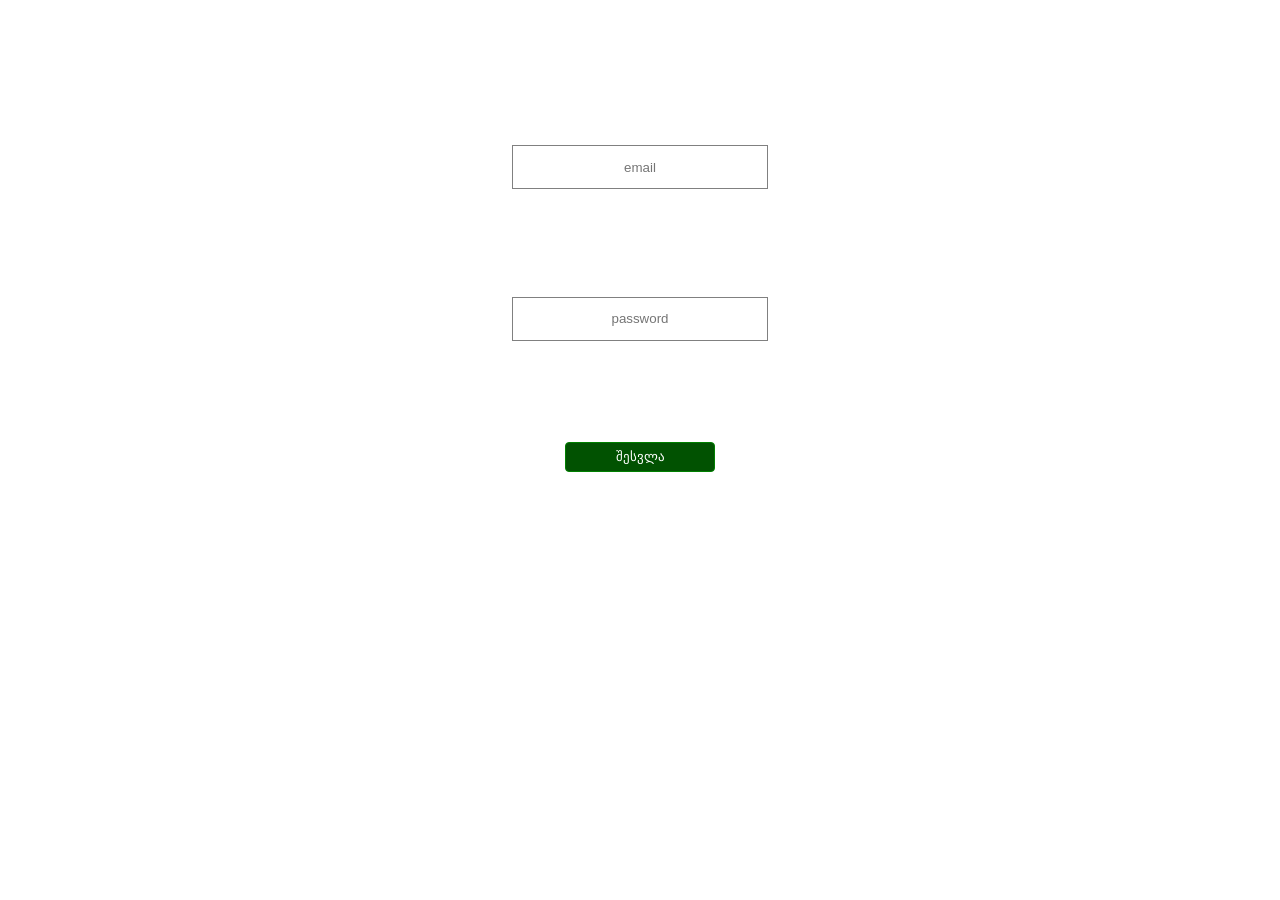
==== auth.html @ 78840ed4 "restoran" ====
<!DOCTYPE html>
<html lang="en">
    <head>
        <meta charset="UTF-8">
        <meta name="viewport" content="width=device-width, initial-scale=1.0">
        <title>Document</title>
        <link rel="stylesheet" href="./auth.css">
    </head>
    <body>
        <form id="loginForm">
            <h2>ავტორიზაცია</h2>
            <label for="email">ელ-ფოსტა</label>
            <input type="email" id="email" name="email" required placeholder="email">
            <label for="password">პაროლი</label>
            <input type="password" id="password" name="password" required minlength="6" placeholder="password">
            <button type="submit" id="submit">შესვლა</button>
            <div id="loginError" style="color:red; display:none;"></div>
            <div id="loginSuccess" style="color:green; display:none;"></div>
        </form>
        <script src="./auth.js"></script>
    </body>
</html>
---- auth.css ----
body{
    display: flex;
    flex-direction: column;
    color: white;
}

h2{
    color: rgb(255, 255, 255);
}

#loginForm{
    display: flex;
    flex-direction: column;
    align-items: center;
    gap:5%;
    height: 80vh;



}

#email{
    border: 1px solid gray;
    height: 40px;
    text-align: center;
    width: 250px;
    margin-top: 4%;
    color: grey;
    margin-bottom: 3%;
}

#password{
    border: 1px solid gray;
    height: 40px;
    text-align: center;
    width: 250px;
    margin-top: 4%;
    color: grey;
}

#submit{
    border: 1px solid green;
    margin-top: 8%;
    width: 150px;
    height: 30px;
    color: rgb(255, 255, 255);
    background-color: rgb(1, 82, 1);
    border-radius: 4px;
}
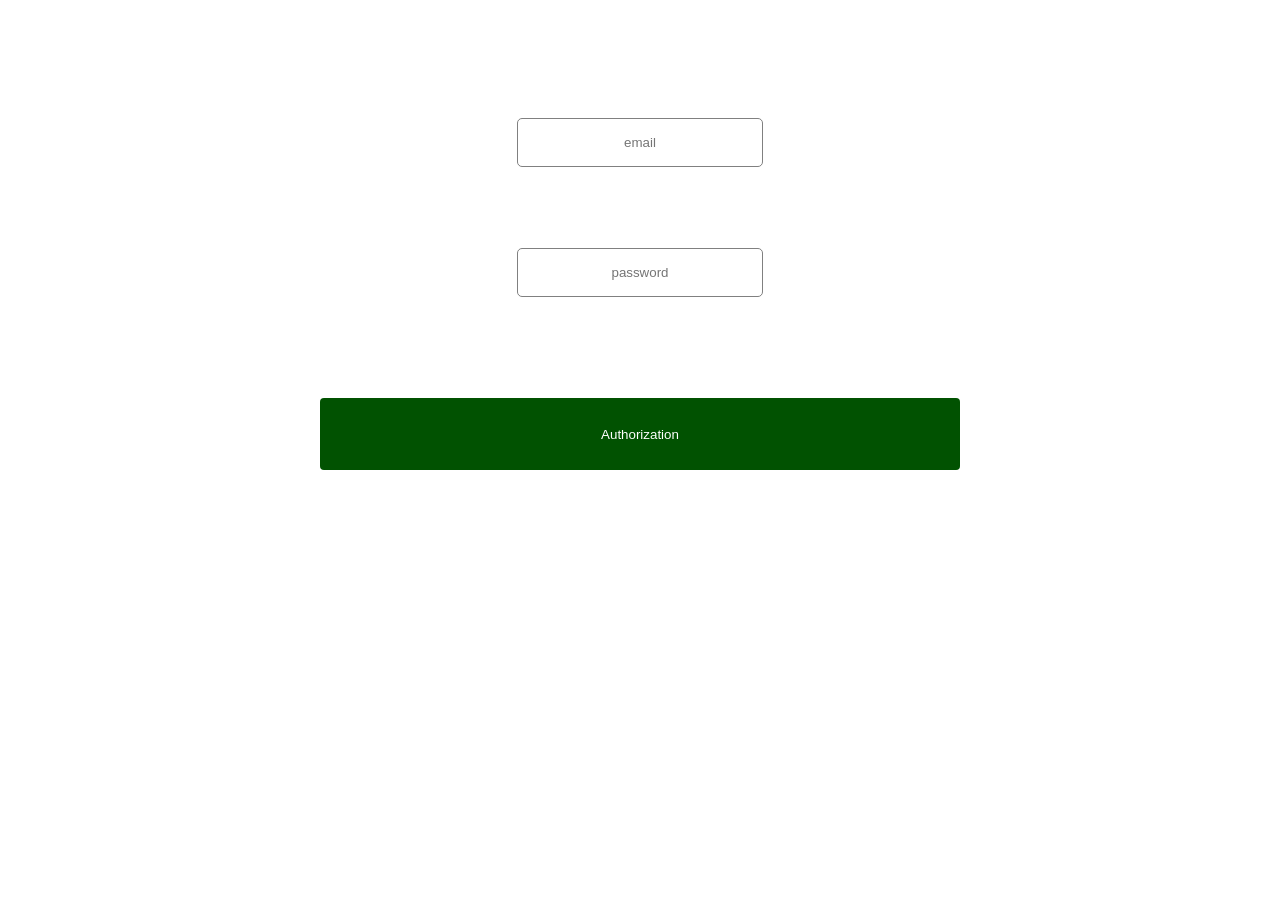
==== commit 03a8f477: "update project" ====
--- a/auth.html
+++ b/auth.html
@@ -8,12 +8,12 @@
     </head>
     <body>
         <form id="loginForm">
-            <h2>ავტორიზაცია</h2>
-            <label for="email">ელ-ფოსტა</label>
+            <h2>Authorization</h2>
+            <label for="email">email *</label>
             <input type="email" id="email" name="email" required placeholder="email">
-            <label for="password">პაროლი</label>
+            <label for="password">password *</label>
             <input type="password" id="password" name="password" required minlength="6" placeholder="password">
-            <button type="submit" id="submit">შესვლა</button>
+            <button type="submit" id="submit">Authorization</button>
             <div id="loginError" style="color:red; display:none;"></div>
             <div id="loginSuccess" style="color:green; display:none;"></div>
         </form>
--- a/auth.css
+++ b/auth.css
@@ -21,29 +21,69 @@
 
 #email{
     border: 1px solid gray;
-    height: 40px;
+     height: 45px;
+    width: 240px;
+
     text-align: center;
-    width: 250px;
-    margin-top: 4%;
+    margin-top: 2%;
     color: grey;
     margin-bottom: 3%;
+    border-radius: 5px;
 }
 
 #password{
     border: 1px solid gray;
-    height: 40px;
+    
     text-align: center;
-    width: 250px;
-    margin-top: 4%;
+    height: 45px;
+    width: 240px;
+    margin-top: 2%;
     color: grey;
+    border-radius: 5px;
 }
 
 #submit{
-    border: 1px solid green;
+    border: none;
     margin-top: 8%;
-    width: 150px;
-    height: 30px;
+    width: 50vw;
+    height: 8vh;
     color: rgb(255, 255, 255);
     background-color: rgb(1, 82, 1);
     border-radius: 4px;
+}   
+
+
+
+
+
+
+@media screen and (max-width: 500px){
+
+
+#email{
+     width: 80%;
+    min-height: 45px;
+
+}
+
+#password{
+    width: 80%;
+    min-height: 45px;
+}
+
+
+
+#submit{
+    width: 60%; 
+    min-height: 45px;
+
+
+}   
+
+
+
+
+
+
+
 }
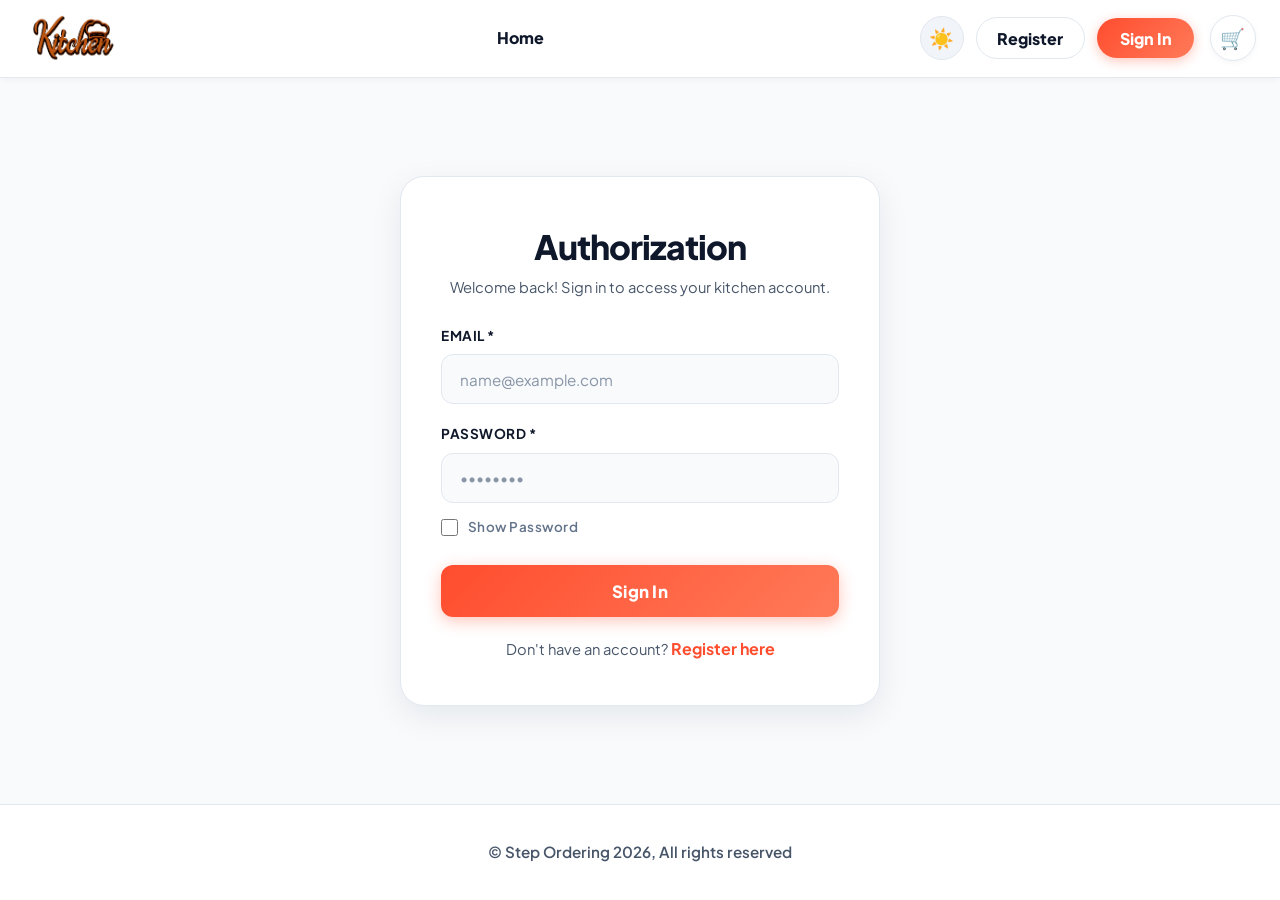
==== commit 7a47a312: "Update project" ====
--- a/auth.html
+++ b/auth.html
@@ -1,22 +1,109 @@
-<!DOCTYPE html>
-<html lang="en">
-    <head>
-        <meta charset="UTF-8">
-        <meta name="viewport" content="width=device-width, initial-scale=1.0">
-        <title>Document</title>
-        <link rel="stylesheet" href="./auth.css">
-    </head>
-    <body>
-        <form id="loginForm">
-            <h2>Authorization</h2>
-            <label for="email">email *</label>
-            <input type="email" id="email" name="email" required placeholder="email">
-            <label for="password">password *</label>
-            <input type="password" id="password" name="password" required minlength="6" placeholder="password">
-            <button type="submit" id="submit">Authorization</button>
-            <div id="loginError" style="color:red; display:none;"></div>
-            <div id="loginSuccess" style="color:green; display:none;"></div>
-        </form>
-        <script src="./auth.js"></script>
-    </body>
-</html> +<!DOCTYPE html> 
+<html lang="ka"> 
+<head> 
+    <meta charset="UTF-8"> 
+    <meta name="viewport" content="width=device-width, initial-scale=1.0"> 
+    <title>Authorization – Kitchen</title> 
+    <link rel="preconnect" href="https://fonts.googleapis.com">
+    <link rel="preconnect" href="https://fonts.gstatic.com" crossorigin>
+    <link href="https://fonts.googleapis.com/css2?family=Plus+Jakarta+Sans:wght@400;500;600;700;800&display=swap" rel="stylesheet">
+    <link rel="stylesheet" href="./auth.css"> 
+</head> 
+<body> 
+    <header class="content">
+        <div class="kitoll">
+            <a href="index.html" class="brand-logo">
+                <img src="./photo/oooo1.png" class="kit" alt="Restaurant Logo">
+                 <div class="brand">
+                    <a href="./index.html" class="brand-text">Home</a>
+                </div>
+            </a>
+            <div class="conteriner">    
+                <nav id="mainNav">
+                    <div class="allregistracion">
+                        <button id="themeToggle" title="Change Theme" aria-label="Toggle Theme">  ☀️ 🌑 </button>
+                        <button id="registerBtn" class="btn-secondary"><a href="register.html">Register</a></button>
+                        <button id="authBtn" class="btn-primary"><a href="auth.html" style="color:white;">Sign In</a></button>
+                        <button id="closeBurger" class="closeBurger" aria-label="Close menu">❌</button>
+                    </div>
+                </nav>
+                <button id="burger" class="burger" aria-label="Open menu">☰</button>
+                <div class="cart" onclick="openCart()" id="cartCount" title="View Cart">🛒</div>
+                <div id="popupModal" class="modal">
+                    <div class="modal-content">
+                        <button class="cancel" onclick="document.getElementById('popupModal').style.display='none'">❌</button>
+                        <div id="popupContent"></div>
+                    </div>
+                </div> 
+                <div id="cartModal" class="cart-modal">
+                    <div class="cart-drawer">
+                        <div class="cart-top">
+                            <div class="imgcart">
+                                <img src="./photo/kkkkkkk.png" class="cartimg" alt="Kitchen Icon">
+                                <p class="cart1">Cart</p>
+                            </div>
+                            <span onclick="closeCart()" class="close" title="Close Cart">×</span>
+                        </div>
+                        <div id="cartItems"></div>
+                        <div class="title">
+                            <h3 id="cartTotal">Total: 0$</h3>
+                            <div style="display: flex; gap: 0.75rem; width: 100%;">
+                                <button onclick="clearCart()" class="delete-all" style="flex: 1;">Delete All</button>
+                                <button onclick="openCheckout()" class="checkout" style="flex: 1.5;">Check Out</button>
+                            </div>
+                        </div>
+                    </div>
+                </div>
+                <div id="checkoutModal" class="modal">
+                    <div class="modal-content1">
+                        <button onclick="closeCheckout()" class="cancel" title="Close Checkout">❌</button>
+                        <h2>Payment</h2>
+                        <p id="checkoutTotal"></p>
+                        <input placeholder="Card Number (demo)" class="number">
+                        <div class="cvc1">
+                            <input placeholder="MM/YY" class="cvc">
+                            <input placeholder="CVC" class="cvc">
+                        </div>
+                        <button onclick="confirmPayment()" class="pay">Pay</button>
+                        <p id="paymentStatus"></p>
+                    </div>
+                </div>
+            </div>
+        </div>
+    </header>
+    <main class="auth-main">
+        <form id="loginForm" novalidate> 
+            <div class="form-header">
+                <h2>Authorization</h2> 
+                <p class="form-subtitle">Welcome back! Sign in to access your kitchen account.</p>
+            </div>
+            <div class="field">
+                <label for="email">Email *</label> 
+                <input type="email" id="email" name="email" required placeholder="name@example.com"> 
+            </div>
+            <div class="field">
+                <div class="boxpas">
+                    <label for="password">Password *</label> 
+                    <input type="password" id="password" name="password" required minlength="6" placeholder="••••••••"> 
+                </div>
+                <div class="showPassword">
+                    <input type="checkbox" id="showPassword">
+                    <label for="showPassword">Show Password</label>
+                </div>
+            </div>
+            <button type="submit" id="submit" class="primary">Sign In</button> 
+            <p class="switch-auth">
+                Don't have an account? <a href="register.html">Register here</a>
+            </p>
+            <div id="loginError"></div> 
+            <div id="loginSuccess"></div> 
+        </form> 
+    </main>
+    <footer>
+        <div class="step">
+            <p class="step1">© Step Ordering 2026, All rights reserved</p>
+        </div>
+    </footer>
+    <script src="./auth.js"></script> 
+</body> 
+</html>
--- a/auth.css
+++ b/auth.css
@@ -1,89 +1,707 @@
-body{
+/* ==========================================================================
+   Kitchen Restaurant - Authorization Page Design System
+   Matches index.html Header, Footer, Day & Night Theme + Top UI/UX Standards
+   ========================================================================== */
+
+@import url('https://fonts.googleapis.com/css2?family=Plus+Jakarta+Sans:wght@400;500;600;700;800&display=swap');
+
+:root {
+    /* Day Mode (Light Theme) - Default */
+    --bg-main: #f8fafc;
+    --bg-surface: #ffffff;
+    --bg-subtle: #f1f5f9;
+    --bg-card: #ffffff;
+    --bg-input: #f8fafc;
+
+    /* Primary Coral/Orange Accent */
+    --primary: #ff4d2e;
+    --primary-hover: #e83a1c;
+    --primary-light: #fff1ee;
+    --primary-glow: rgba(255, 77, 46, 0.32);
+
+    /* Text Tokens - High Contrast & Legibility */
+    --text-heading: #0f172a;
+    --text-body: #1e293b;
+    --text-secondary: #475569;
+    --text-muted: #64748b;
+
+    /* Borders & Shadows */
+    --border-color: #e2e8f0;
+    --border-hover: #cbd5e1;
+
+    --shadow-sm: 0 2px 6px rgba(15, 23, 42, 0.04);
+    --shadow-card: 0 10px 32px rgba(15, 23, 42, 0.08);
+    --shadow-drawer: -10px 0 35px rgba(15, 23, 42, 0.18);
+
+    /* Feedback Colors */
+    --danger-bg: #fef2f2;
+    --danger-border: #fecaca;
+    --danger-text: #dc2626;
+
+    --success-bg: #f0fdf4;
+    --success-border: #bbf7d0;
+    --success-text: #16a34a;
+
+    /* Radii */
+    --radius-sm: 8px;
+    --radius-md: 12px;
+    --radius-lg: 24px;
+    --radius-full: 9999px;
+
+    --transition: all 0.25s cubic-bezier(0.4, 0, 0.2, 1);
+}
+
+/* Night Mode (Dark Theme) */
+body.dark,
+body.dark-theme,
+[data-theme="dark"] {
+    --bg-main: #0b1120;
+    --bg-surface: #121b2d;
+    --bg-subtle: #1a263d;
+    --bg-card: #152239;
+    --bg-input: #1a2744;
+
+    --text-heading: #f8fafc;
+    --text-body: #e2e8f0;
+    --text-secondary: #94a3b8;
+    --text-muted: #64748b;
+
+    --border-color: #23324d;
+    --border-hover: #33466a;
+
+    --shadow-sm: 0 2px 6px rgba(0, 0, 0, 0.35);
+    --shadow-card: 0 10px 32px rgba(0, 0, 0, 0.55);
+    --shadow-drawer: -10px 0 40px rgba(0, 0, 0, 0.85);
+
+    --danger-bg: rgba(220, 38, 38, 0.15);
+    --danger-border: rgba(220, 38, 38, 0.35);
+    --danger-text: #ef4444;
+
+    --success-bg: rgba(22, 163, 74, 0.15);
+    --success-border: rgba(22, 163, 74, 0.35);
+    --success-text: #22c55e;
+}
+
+/* Base Reset */
+* {
+    margin: 0;
+    padding: 0;
+    box-sizing: border-box;
+    font-family: 'Plus Jakarta Sans', -apple-system, BlinkMacSystemFont, 'Segoe UI', Roboto, sans-serif;
+    -webkit-font-smoothing: antialiased;
+    -moz-osx-font-smoothing: grayscale;
+}
+
+body {
+    background-color: var(--bg-main);
+    color: var(--text-body);
+    line-height: 1.5;
+    min-height: 100vh;
     display: flex;
     flex-direction: column;
+    overflow-x: hidden;
+    transition: background-color 0.3s ease, color 0.3s ease;
+}
+
+h1, h2, h3, h4 {
+    color: var(--text-heading);
+    font-weight: 800;
+    letter-spacing: -0.02em;
+    transition: color 0.3s ease;
+}
+
+a {
+    text-decoration: none;
+    color: inherit;
+}
+
+button, input {
+    font-family: inherit;
+    outline: none;
+}
+
+button {
+    cursor: pointer;
+    border: none;
+    background: none;
+}
+
+/* ==========================================================================
+   Header & Navigation (Identical to index.html & register.html)
+   ========================================================================== */
+header.content {
+    position: sticky;
+    top: 0;
+    z-index: 1000;
+    background: var(--bg-surface);
+    border-bottom: 1.5px solid var(--border-color);
+    box-shadow: var(--shadow-sm);
+    transition: background-color 0.3s ease, border-color 0.3s ease;
+}
+
+.kitoll {
+    max-width: 1320px;
+    margin: 0 auto;
+    padding: 0.9rem 1.5rem;
+    display: flex;
+    align-items: center;
+    justify-content: space-between;
+    gap: 1.5rem;
+    width: 100%;
+}
+
+.kit {
+    height: 48px;
+    width: auto;
+    object-fit: contain;
+    transition: transform 0.25s ease;
+}
+
+.kit:hover {
+    transform: scale(1.05);
+}
+
+.brand-logo {
+    display: flex;
+    align-items: center;
+    gap: 0.75rem;
+}
+
+
+a{
     color: white;
-}
-
-h2{
-    color: rgb(255, 255, 255);
-}
-
-#loginForm{
-    display: flex;
+    font-size: 16px;
+    font-weight: 800;
+    color: var(--text-heading);
+    transition: color 0.3s ease;
+    text-decoration: none;
+    background-color: none;
+}
+
+a:hover{
+    color: black;
+}
+
+.conteriner {
+    display: flex;
+    align-items: center;
+    gap: 1rem;
+}
+
+.allregistracion {
+    display: flex;
+    align-items: center;
+    gap: 0.75rem;
+}
+
+/* Theme Toggle Button */
+#themeToggle {
+    width: 44px;
+    height: 44px;
+    border-radius: var(--radius-full);
+    background: var(--bg-subtle);
+    border: 1.5px solid var(--border-color);
+    color: var(--text-heading);
+    display: flex;
+    align-items: center;
+    justify-content: center;
+    font-size: 1.25rem;
+    transition: var(--transition);
+    cursor: pointer;
+}
+
+#themeToggle:hover {
+    border-color: var(--primary);
+    transform: rotate(15deg) scale(1.08);
+    box-shadow: 0 2px 10px var(--primary-glow);
+}
+
+/* Register & Auth Buttons */
+#registerBtn, .btn-secondary {
+    padding: 0.6rem 1.3rem;
+    border-radius: var(--radius-full);
+    background: var(--bg-surface);
+    border: 1.5px solid var(--border-color);
+    color: var(--text-heading);
+    font-weight: 700;
+    font-size: 0.92rem;
+    transition: var(--transition);
+}
+
+#registerBtn:hover, .btn-secondary:hover {
+    border-color: var(--primary);
+    color: var(--primary);
+    background: var(--primary-light);
+}
+
+#authBtn, .btn-primary {
+    padding: 0.6rem 1.4rem;
+    border-radius: var(--radius-full);
+    background: linear-gradient(135deg, var(--primary), #ff7a59);
+    color: #ffffff;
+    font-weight: 700;
+    font-size: 0.92rem;
+    box-shadow: 0 3px 12px var(--primary-glow);
+    transition: var(--transition);
+}
+
+#authBtn:hover, .btn-primary:hover {
+    transform: translateY(-2px);
+    box-shadow: 0 6px 18px var(--primary-glow);
+    filter: brightness(1.05);
+}
+
+/* Cart Button */
+.cart {
+    position: relative;
+    width: 46px;
+    height: 46px;
+    border-radius: var(--radius-full);
+    background: var(--bg-surface);
+    border: 1.5px solid var(--border-color);
+    color: var(--text-heading);
+    display: flex;
+    align-items: center;
+    justify-content: center;
+    cursor: pointer;
+    box-shadow: var(--shadow-sm);
+    transition: var(--transition);
+    font-size: 1.25rem;
+}
+
+.cart:hover {
+    transform: scale(1.08);
+    border-color: var(--primary);
+    box-shadow: 0 4px 15px var(--primary-glow);
+}
+
+#cartCount::after {
+    position: absolute;
+    top: -4px;
+    right: -4px;
+    background: var(--primary);
+    color: #ffffff;
+    font-size: 0.72rem;
+    font-weight: 800;
+    min-width: 20px;
+    height: 20px;
+    border-radius: var(--radius-full);
+    display: flex;
+    align-items: center;
+    justify-content: center;
+    padding: 0 5px;
+    box-shadow: 0 2px 6px rgba(255, 77, 46, 0.4);
+}
+
+/* Mobile Burger Menu */
+.burger {
+    display: none;
     flex-direction: column;
-    align-items: center;
-    gap:5%;
-    height: 80vh;
-
-
-
-}
-
-#email{
-    border: 1px solid gray;
-     height: 45px;
-    width: 240px;
-
+    justify-content: center;
+    gap: 4px;
+    width: 42px;
+    height: 42px;
+    border-radius: var(--radius-sm);
+    background: var(--bg-subtle);
+    border: 1px solid var(--border-color);
+    font-size: 1.2rem;
+    color: var(--text-heading);
+}
+
+.closeBurger {
+    display: none;
+    font-size: 1.2rem;
+    color: var(--text-muted);
+}
+
+/* ==========================================================================
+   Main Form Section (#loginForm) - Top-tier UI/UX
+   ========================================================================== */
+.auth-main {
+    flex: 1;
+    display: flex;
+    align-items: center;
+    justify-content: center;
+    padding: 3rem 1.5rem;
+}
+
+#loginForm {
+    width: 100%;
+    max-width: 480px;
+    background: var(--bg-card);
+    border: 1.5px solid var(--border-color);
+    border-radius: var(--radius-lg);
+    padding: 2.75rem 2.5rem;
+    box-shadow: var(--shadow-card);
+    display: flex;
+    flex-direction: column;
+    transition: background-color 0.3s ease, border-color 0.3s ease;
+}
+
+.form-header {
     text-align: center;
-    margin-top: 2%;
-    color: grey;
-    margin-bottom: 3%;
-    border-radius: 5px;
-}
-
-#password{
-    border: 1px solid gray;
-    
+    margin-bottom: 1.75rem;
+}
+
+#loginForm h2 {
+    font-size: 2.1rem;
+    font-weight: 800;
+    color: var(--text-heading);
+    letter-spacing: -0.03em;
+    margin-bottom: 0.35rem;
+}
+
+.form-subtitle {
+    font-size: 0.92rem;
+    color: var(--text-secondary);
+    line-height: 1.45;
+}
+
+/* Form Fields */
+.field {
+    display: flex;
+    flex-direction: column;
+    gap: 0.5rem;
+    margin-bottom: 1.25rem;
+    width: 100%;
+}
+
+.boxpas {
+    display: flex;
+    flex-direction: column;
+    gap: 0.5rem;
+    width: 100%;
+}
+
+/* Labels */
+label {
+    font-size: 0.85rem;
+    font-weight: 700;
+    color: var(--text-heading);
+    text-transform: uppercase;
+    letter-spacing: 0.5px;
+}
+
+/* Inputs */
+input[type="email"],
+input[type="password"] {
+    width: 100%;
+    height: 50px;
+    padding: 0.8rem 1.15rem;
+    border-radius: var(--radius-md);
+    background: var(--bg-input);
+    border: 1.5px solid var(--border-color);
+    color: var(--text-heading);
+    font-size: 0.95rem;
+    font-weight: 500;
+    transition: var(--transition);
+}
+
+input:focus {
+    background: var(--bg-surface);
+    border-color: var(--primary);
+    box-shadow: 0 0 0 4px var(--primary-glow);
+}
+
+input::placeholder {
+    color: var(--text-muted);
+    opacity: 0.75;
+    font-weight: 400;
+}
+
+/* Show Password Toggle */
+.showPassword {
+    display: flex;
+    align-items: center;
+    gap: 0.6rem;
+    margin-top: 0.4rem;
+    cursor: pointer;
+    user-select: none;
+}
+
+.showPassword input[type="checkbox"] {
+    width: 17px;
+    height: 17px;
+    accent-color: var(--primary);
+    cursor: pointer;
+}
+
+.showPassword label {
+    font-size: 0.84rem;
+    font-weight: 600;
+    color: var(--text-muted);
+    cursor: pointer;
+    text-transform: none;
+}
+
+/* Primary Submit Button (#submit) */
+#submit, .primary {
+    width: 100%;
+    height: 52px;
+    border-radius: var(--radius-md);
+    background: linear-gradient(135deg, var(--primary), #ff7a59);
+    color: #ffffff;
+    font-size: 1.05rem;
+    font-weight: 800;
+    letter-spacing: 0.3px;
+    border: none;
+    cursor: pointer;
+    box-shadow: 0 4px 16px var(--primary-glow);
+    transition: var(--transition);
+    margin-top: 0.5rem;
+    display: flex;
+    align-items: center;
+    justify-content: center;
+}
+
+#submit:hover, .primary:hover {
+    transform: translateY(-2px);
+    box-shadow: 0 8px 24px var(--primary-glow);
+    filter: brightness(1.06);
+}
+
+#submit:active, .primary:active {
+    transform: scale(0.98);
+}
+
+/* Switch to Register Link */
+.switch-auth {
     text-align: center;
-    height: 45px;
-    width: 240px;
-    margin-top: 2%;
-    color: grey;
-    border-radius: 5px;
-}
-
-#submit{
-    border: none;
-    margin-top: 8%;
-    width: 50vw;
-    height: 8vh;
-    color: rgb(255, 255, 255);
-    background-color: rgb(1, 82, 1);
-    border-radius: 4px;
-}   
-
-
-
-
-
-
-@media screen and (max-width: 500px){
-
-
-#email{
-     width: 80%;
-    min-height: 45px;
-
-}
-
-#password{
-    width: 80%;
-    min-height: 45px;
-}
-
-
-
-#submit{
-    width: 60%; 
-    min-height: 45px;
-
-
-}   
-
-
-
-
-
-
-
+    margin-top: 1.25rem;
+    font-size: 0.92rem;
+    color: var(--text-secondary);
+}
+
+.switch-auth a {
+    color: var(--primary);
+    font-weight: 700;
+    transition: var(--transition);
+}
+
+.switch-auth a:hover {
+    text-decoration: underline;
+}
+
+/* Feedback Alerts (#loginError, #loginSuccess) */
+#loginError,
+#loginSuccess {
+    display: none;
+    width: 100%;
+    padding: 0.95rem 1.25rem;
+    border-radius: var(--radius-md);
+    font-size: 0.95rem;
+    font-weight: 700;
+    text-align: center;
+    margin-top: 1.25rem;
+    box-shadow: var(--shadow-sm);
+    animation: fadeIn 0.25s ease-out;
+}
+
+#loginError {
+    background: var(--danger-bg);
+    border: 1.5px solid var(--danger-border);
+    color: var(--danger-text);
+}
+
+#loginSuccess {
+    background: var(--success-bg);
+    border: 1.5px solid var(--success-border);
+    color: var(--success-text);
+}
+
+@keyframes fadeIn {
+    from { opacity: 0; transform: translateY(-6px); }
+    to { opacity: 1; transform: translateY(0); }
+}
+
+/* ==========================================================================
+   Drawer & Modals (Cart, Checkout, Popup)
+   ========================================================================== */
+.modal, .cart-modal {
+    display: none;
+    position: fixed;
+    inset: 0;
+    z-index: 2100;
+    background: rgba(11, 17, 32, 0.65);
+    backdrop-filter: blur(8px);
+    -webkit-backdrop-filter: blur(8px);
+    align-items: center;
+    justify-content: center;
+    padding: 1.5rem;
+}
+
+.cart-modal {
+    justify-content: flex-end;
+    padding: 0;
+}
+
+.cart-drawer {
+    background: var(--bg-surface);
+    width: 100%;
+    max-width: 460px;
+    height: 100%;
+    box-shadow: var(--shadow-drawer);
+    border-left: 1.5px solid var(--border-color);
+    display: flex;
+    flex-direction: column;
+    padding: 2rem;
+}
+
+.cart-top {
+    display: flex;
+    align-items: center;
+    justify-content: space-between;
+    padding-bottom: 1.25rem;
+    border-bottom: 1.5px solid var(--border-color);
+}
+
+.imgcart {
+    display: flex;
+    align-items: center;
+    gap: 0.75rem;
+}
+
+.cart1 {
+    font-size: 1.5rem;
+    font-weight: 800;
+    color: var(--text-heading);
+}
+
+.cartimg {
+    width: 36px;
+    height: 36px;
+    object-fit: contain;
+}
+
+.close, .cancel {
+    width: 38px;
+    height: 38px;
+    border-radius: var(--radius-full);
+    display: flex;
+    align-items: center;
+    justify-content: center;
+    font-size: 1.3rem;
+    color: var(--text-muted);
+    background: var(--bg-subtle);
+    cursor: pointer;
+    transition: var(--transition);
+}
+
+.close:hover, .cancel:hover {
+    color: var(--text-heading);
+    background: var(--border-hover);
+}
+
+.modal-content, .modal-content1 {
+    background: var(--bg-surface);
+    border: 1.5px solid var(--border-color);
+    border-radius: var(--radius-lg);
+    padding: 2.25rem;
+    width: 100%;
+    max-width: 460px;
+    box-shadow: 0 20px 40px rgba(0, 0, 0, 0.25);
+    position: relative;
+    display: flex;
+    flex-direction: column;
+    gap: 1.25rem;
+}
+
+.modal-content1 h2 {
+    font-size: 1.6rem;
+    font-weight: 800;
+    color: var(--text-heading);
+    text-align: center;
+}
+
+.cvc1 {
+    display: grid;
+    grid-template-columns: 1fr 1fr;
+    gap: 1rem;
+    width: 100%;
+}
+
+.pay, .checkout {
+    padding: 1rem;
+    border-radius: var(--radius-md);
+    background: linear-gradient(135deg, var(--primary), #ff7a59);
+    color: #ffffff;
+    font-weight: 800;
+    font-size: 1.05rem;
+    box-shadow: 0 4px 15px var(--primary-glow);
+    cursor: pointer;
+    transition: var(--transition);
+}
+
+.delete-all {
+    padding: 0.85rem;
+    border-radius: var(--radius-md);
+    background: var(--danger-bg);
+    border: 1.5px solid var(--danger-border);
+    color: var(--danger-text);
+    font-weight: 700;
+    cursor: pointer;
+}
+
+/* ==========================================================================
+   Footer (Identical to index.html & register.html)
+   ========================================================================== */
+footer {
+    margin-top: auto;
+    border-top: 1.5px solid var(--border-color);
+    background: var(--bg-surface);
+    padding: 2.25rem 1.5rem;
+    text-align: center;
+    transition: background-color 0.3s ease, border-color 0.3s ease;
+}
+
+.step1 {
+    color: var(--text-secondary);
+    font-size: 0.95rem;
+    font-weight: 600;
+}
+
+/* ==========================================================================
+   Responsive Adaptations
+   ========================================================================== */
+@media (max-width: 768px) {
+    .burger {
+        display: flex;
+    }
+
+    #mainNav {
+        display: none;
+        position: fixed;
+        top: 0;
+        right: 0;
+        width: 280px;
+        height: 100vh;
+        background: var(--bg-surface);
+        border-left: 1.5px solid var(--border-color);
+        box-shadow: var(--shadow-drawer);
+        padding: 2.5rem 1.5rem;
+        z-index: 1200;
+    }
+
+    #mainNav.active {
+        display: block;
+    }
+
+    .allregistracion {
+        flex-direction: column;
+        align-items: stretch;
+        gap: 1rem;
+    }
+
+    .closeBurger {
+        display: block;
+        align-self: flex-end;
+    }
+
+    #loginForm {
+        padding: 2rem 1.5rem;
+    }
+
+    .auth-main {
+        padding: 2rem 1rem;
+    }
 }
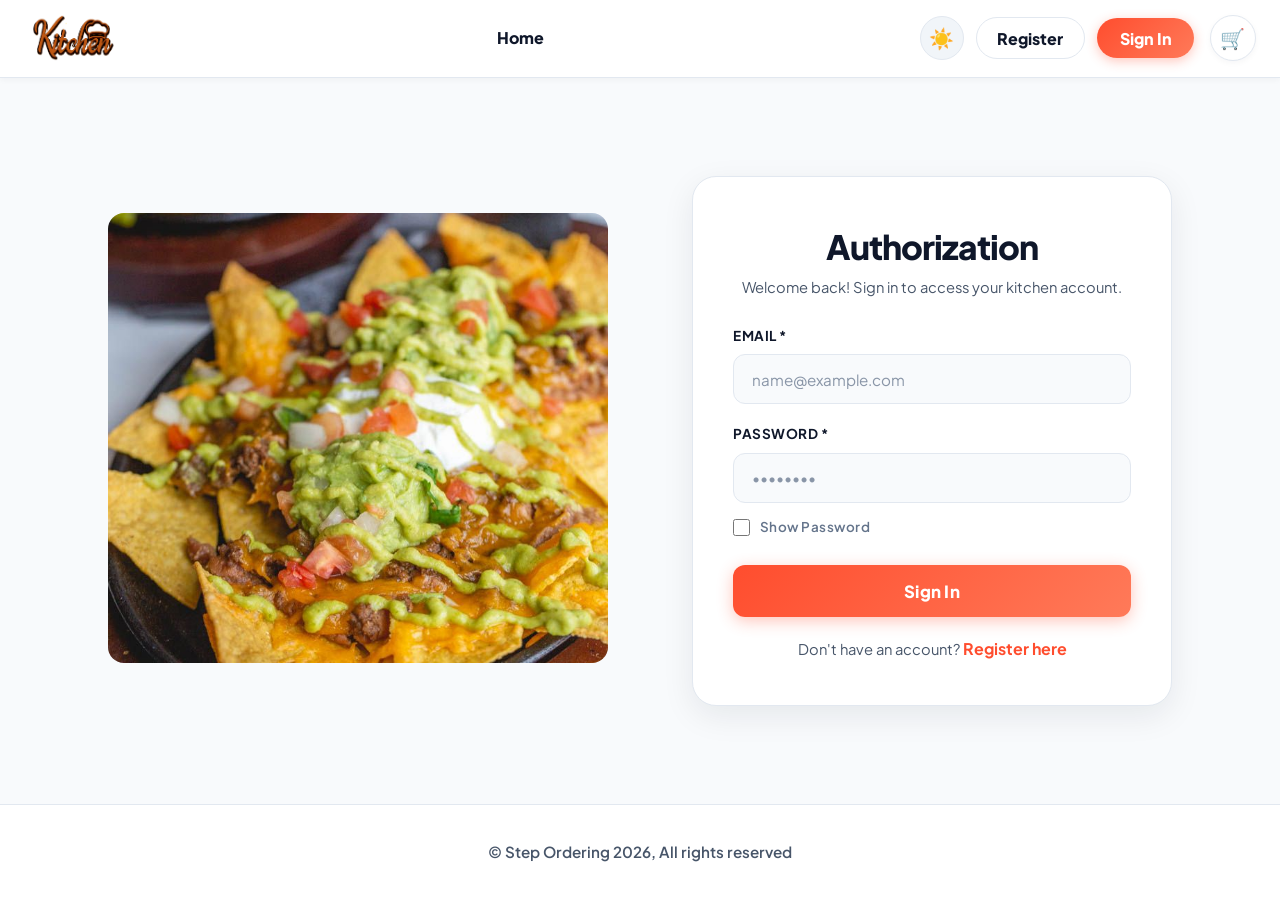
==== commit c5f631f1: "Update project" ====
--- a/auth.html
+++ b/auth.html
@@ -72,6 +72,9 @@
         </div>
     </header>
     <main class="auth-main">
+        <div class="boxfood">
+            <img src="./photo/food.jpg" class="food">
+        </div>
         <form id="loginForm" novalidate> 
             <div class="form-header">
                 <h2>Authorization</h2> 
--- a/auth.css
+++ b/auth.css
@@ -160,6 +160,24 @@
 .kit:hover {
     transform: scale(1.05);
 }
+
+
+
+
+.food{
+    width: 500px;
+    max-height: 450px;
+    height: auto;
+    object-fit: cover;
+    border-radius: 16px;
+}
+
+
+
+
+
+
+
 
 .brand-logo {
     display: flex;
@@ -321,7 +339,7 @@
     flex: 1;
     display: flex;
     align-items: center;
-    justify-content: center;
+    justify-content: space-evenly;
     padding: 3rem 1.5rem;
 }
 
@@ -397,10 +415,11 @@
     transition: var(--transition);
 }
 
-input:focus {
+input:focus,
+select:focus {
     background: var(--bg-surface);
-    border-color: var(--primary);
-    box-shadow: 0 0 0 4px var(--primary-glow);
+    border-color: var(--border-hover);
+    box-shadow: none;
 }
 
 input::placeholder {
@@ -663,10 +682,44 @@
 /* ==========================================================================
    Responsive Adaptations
    ========================================================================== */
+
+
+
+
+@media screen and (min-width: 769px)  and (max-width: 1209px) {
+
+
+.food{
+  min-width: 230px;
+  width: auto;
+
+}
+
+
+main{
+    gap: 32px;
+}
+}
+
+
+
+
+
+
+
+
 @media (max-width: 768px) {
     .burger {
         display: flex;
     }
+
+
+
+
+    
+.food{
+  display: none;
+}
 
     #mainNav {
         display: none;
